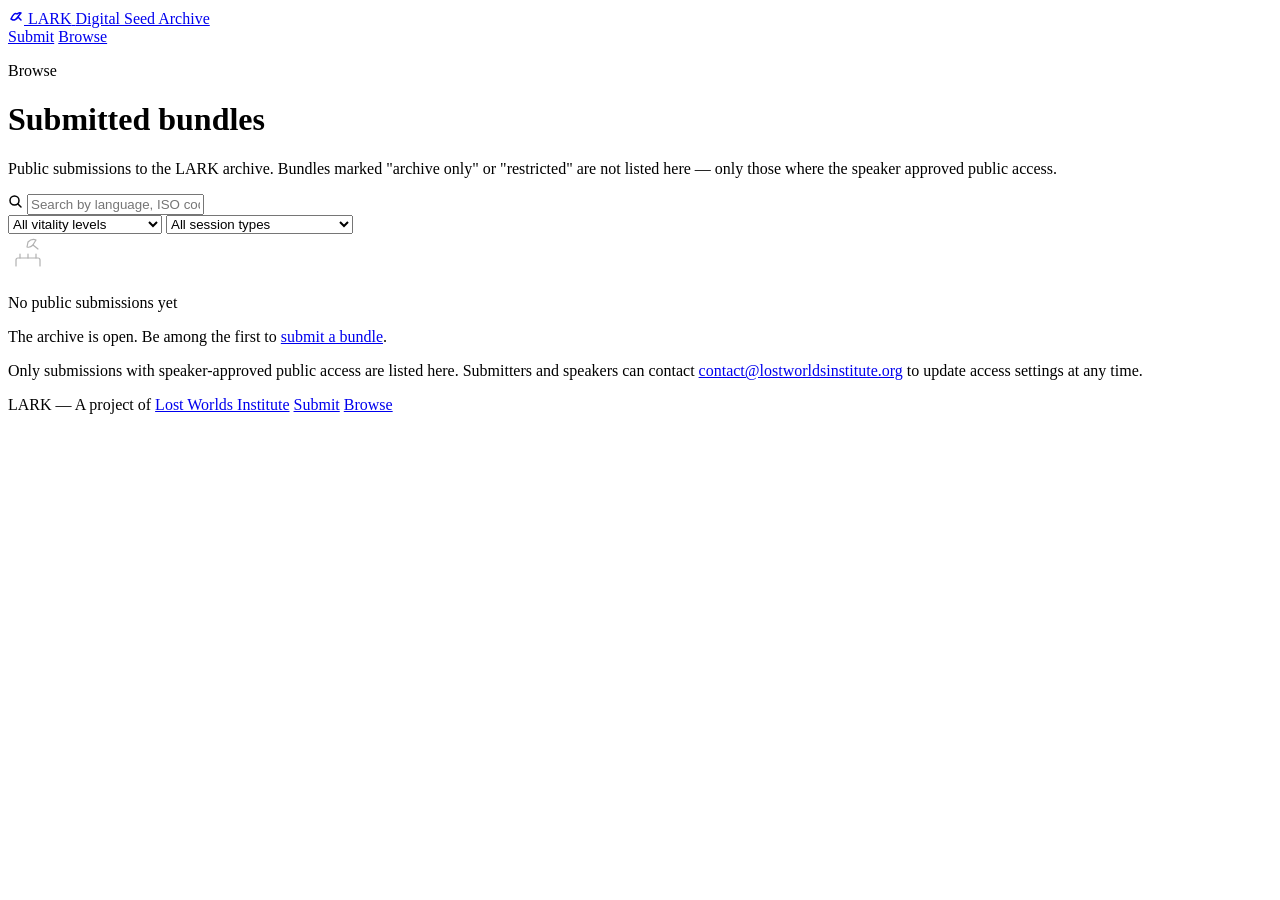
==== archive.html @ 2a794642 "Add files via upload" ====
<!DOCTYPE html>
<html lang="en">
<head>
  <meta charset="UTF-8">
  <meta name="viewport" content="width=device-width, initial-scale=1.0">
  <title>Browse Submissions · LARK Digital Seed Archive</title>
  <meta name="description" content="Browse publicly available language documentation bundles submitted to the LARK archive.">
  <link rel="preconnect" href="https://fonts.googleapis.com">
  <link href="https://fonts.googleapis.com/css2?family=Playfair+Display:ital,wght@0,400;0,700;1,400&family=DM+Mono:wght@300;400&family=Libre+Franklin:wght@300;400;500&display=swap" rel="stylesheet">
  <link rel="stylesheet" href="css/style.css">
</head>
<body>

  <header class="site-header">
    <div class="header-inner">
      <a href="index.html" class="logo">
        <span class="logo-mark">
          <svg width="16" height="16" viewBox="0 0 16 16" fill="none" stroke="currentColor" stroke-width="1.5" stroke-linecap="round" stroke-linejoin="round">
            <path d="M3 11 Q6 4 9 6 Q11 4 13 5 Q11 7 10 9 Q8 12 5 12 Z"/>
            <path d="M10 9 L13 12"/>
          </svg>
        </span>
        <span class="logo-text">LARK</span>
        <span class="logo-sub">Digital Seed Archive</span>
      </a>
      <nav class="site-nav">
        <a href="index.html" class="nav-link">Submit</a>
        <a href="archive.html" class="nav-link active">Browse</a>
      </nav>
    </div>
  </header>

  <main>
    <div class="page-intro">
      <div class="page-intro-inner">
        <p class="page-label">Browse</p>
        <h1 class="page-title">Submitted bundles</h1>
        <p class="page-desc">Public submissions to the LARK archive. Bundles marked "archive only" or "restricted" are not listed here — only those where the speaker approved public access.</p>
      </div>
    </div>

    <div class="archive-shell">

      <div class="archive-toolbar">
        <div class="search-wrap">
          <svg class="search-icon" width="15" height="15" viewBox="0 0 15 15" fill="none" stroke="currentColor" stroke-width="1.5" stroke-linecap="round">
            <circle cx="6.5" cy="6.5" r="4.5"/>
            <path d="M10 10l3 3"/>
          </svg>
          <input type="text" id="archive-search" class="search-input" placeholder="Search by language, ISO code, or submitter…">
        </div>
        <div class="filter-wrap">
          <select id="vitality-filter" class="filter-select">
            <option value="">All vitality levels</option>
            <option value="Safe">Safe</option>
            <option value="Vulnerable">Vulnerable</option>
            <option value="Definitely Endangered">Definitely Endangered</option>
            <option value="Severely Endangered">Severely Endangered</option>
            <option value="Critically Endangered">Critically Endangered</option>
          </select>
          <select id="type-filter" class="filter-select">
            <option value="">All session types</option>
            <option value="SEP">SEP — Story Elicitation</option>
            <option value="APM">APM — Apprentice Session</option>
            <option value="INT">INT — Interview</option>
            <option value="EVT">EVT — Community Event</option>
          </select>
        </div>
      </div>

      <!-- Empty state (shown when archive is new) -->
      <div class="empty-state" id="empty-state">
        <svg width="40" height="40" viewBox="0 0 40 40" fill="none" stroke="currentColor" stroke-width="1.2" stroke-linecap="round" stroke-linejoin="round" opacity="0.3">
          <path d="M20 8 Q24 4 28 6 Q26 9 25 11 Q22 14 19 13 Z"/>
          <path d="M25 11 L30 15"/>
          <path d="M8 32v-6a2 2 0 012-2h20a2 2 0 012 2v6"/>
          <path d="M12 24v-4M20 24v-4M28 24v-4"/>
        </svg>
        <p class="empty-title">No public submissions yet</p>
        <p class="empty-desc">The archive is open. Be among the first to <a href="index.html">submit a bundle</a>.</p>
      </div>

      <!-- Archive grid (populated by JS / future backend) -->
      <div class="archive-grid" id="archive-grid"></div>

      <div class="archive-note">
        <p>Only submissions with speaker-approved public access are listed here. Submitters and speakers can contact <a href="mailto:contact@lostworldsinstitute.org">contact@lostworldsinstitute.org</a> to update access settings at any time.</p>
      </div>

    </div>
  </main>

  <footer class="site-footer">
    <div class="footer-inner">
      <span class="footer-logo">LARK</span>
      <span class="footer-sep">—</span>
      <span class="footer-org">A project of <a href="mailto:contact@lostworldsinstitute.org">Lost Worlds Institute</a></span>
      <span class="footer-spacer"></span>
      <a href="index.html" class="footer-link">Submit</a>
      <a href="archive.html" class="footer-link">Browse</a>
    </div>
  </footer>

  <script src="js/main.js"></script>
  <script src="js/archive.js"></script>
</body>
</html>
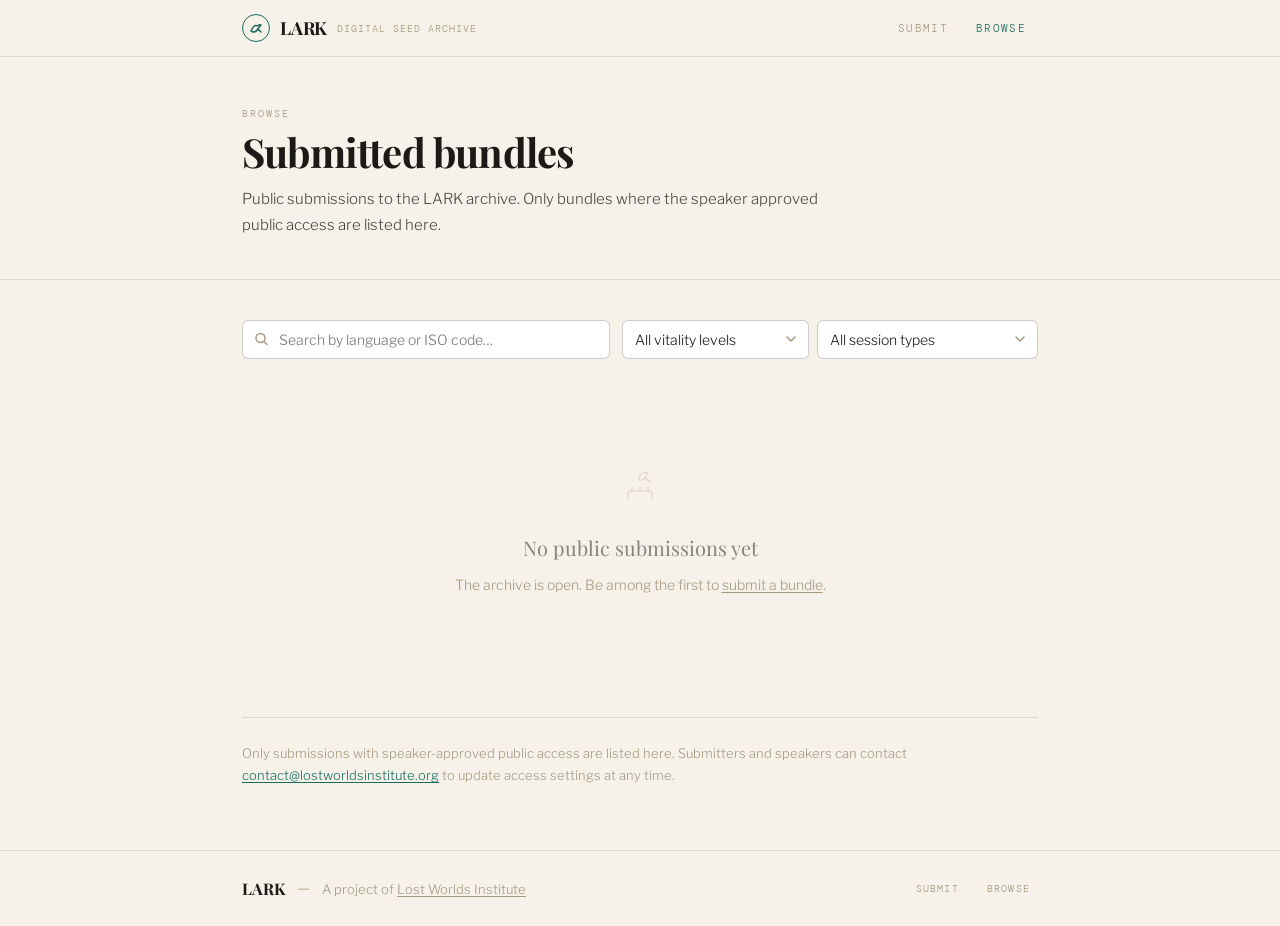
==== commit e854e8fc: "Add files via upload" ====
--- a/archive.html
+++ b/archive.html
@@ -1,107 +1,259 @@
 <!DOCTYPE html>
 <html lang="en">
 <head>
-  <meta charset="UTF-8">
-  <meta name="viewport" content="width=device-width, initial-scale=1.0">
-  <title>Browse Submissions · LARK Digital Seed Archive</title>
-  <meta name="description" content="Browse publicly available language documentation bundles submitted to the LARK archive.">
-  <link rel="preconnect" href="https://fonts.googleapis.com">
-  <link href="https://fonts.googleapis.com/css2?family=Playfair+Display:ital,wght@0,400;0,700;1,400&family=DM+Mono:wght@300;400&family=Libre+Franklin:wght@300;400;500&display=swap" rel="stylesheet">
-  <link rel="stylesheet" href="css/style.css">
+<meta charset="UTF-8">
+<meta name="viewport" content="width=device-width, initial-scale=1.0">
+<title>Browse · LARK Digital Seed Archive</title>
+<meta name="description" content="Browse publicly available language documentation bundles submitted to the LARK archive.">
+<link rel="preconnect" href="https://fonts.googleapis.com">
+<link href="https://fonts.googleapis.com/css2?family=Playfair+Display:ital,wght@0,400;0,700;1,400&family=DM+Mono:wght@300;400&family=Libre+Franklin:wght@300;400;500&display=swap" rel="stylesheet">
+<style>
+*,*::before,*::after{box-sizing:border-box;margin:0;padding:0}
+html{scroll-behavior:smooth;-webkit-text-size-adjust:100%}
+:root{
+  --ink:#1c1a17;--paper:#f6f2ea;--surface:#eee9de;--surface2:#e6e0d3;
+  --warm-mid:#a89880;--border:rgba(28,26,23,0.12);--border2:rgba(28,26,23,0.22);
+  --teal:#1a6b5e;--teal-light:#d0e8e4;--amber:#8a5e0a;--amber-light:#f0e4c8;
+  --red:#a02a20;
+  --serif:'Playfair Display',Georgia,serif;
+  --sans:'Libre Franklin',system-ui,sans-serif;
+  --mono:'DM Mono','Courier New',monospace;
+  --radius:6px;--radius-lg:10px;--max-w:860px;--t:0.18s ease
+}
+body{background:var(--paper);color:var(--ink);font-family:var(--sans);font-weight:300;font-size:15px;line-height:1.7;min-height:100vh;display:flex;flex-direction:column}
+a{color:var(--teal);text-decoration:underline;text-underline-offset:2px}
+a:hover{text-decoration:none}
+
+/* HEADER */
+.site-header{border-bottom:1px solid var(--border);background:var(--paper);position:sticky;top:0;z-index:100}
+.header-inner{max-width:var(--max-w);margin:0 auto;padding:0 32px;height:56px;display:flex;align-items:center;gap:24px}
+.logo{display:flex;align-items:center;gap:10px;text-decoration:none;flex-shrink:0}
+.logo-mark{width:28px;height:28px;border:1.5px solid var(--teal);border-radius:50%;display:flex;align-items:center;justify-content:center;color:var(--teal);flex-shrink:0}
+.logo-text{font-family:var(--serif);font-size:18px;font-weight:700;color:var(--ink);letter-spacing:-0.01em}
+.logo-sub{font-family:var(--mono);font-size:10px;letter-spacing:0.1em;color:var(--warm-mid);text-transform:uppercase}
+.site-nav{margin-left:auto;display:flex;gap:4px}
+.nav-link{font-family:var(--mono);font-size:11px;letter-spacing:0.12em;text-transform:uppercase;color:var(--warm-mid);text-decoration:none;padding:6px 12px;border-radius:var(--radius);transition:color var(--t),background var(--t)}
+.nav-link:hover{color:var(--ink);background:var(--surface)}
+.nav-link.active{color:var(--teal)}
+
+/* PAGE INTRO */
+.page-intro{border-bottom:1px solid var(--border);padding:48px 0 40px}
+.page-intro-inner{max-width:var(--max-w);margin:0 auto;padding:0 32px}
+.page-label{font-family:var(--mono);font-size:10px;letter-spacing:0.2em;text-transform:uppercase;color:var(--warm-mid);margin-bottom:8px}
+.page-title{font-family:var(--serif);font-size:clamp(28px,4vw,40px);font-weight:700;line-height:1.1;letter-spacing:-0.02em;margin-bottom:12px}
+.page-desc{font-size:15px;color:#4a4540;max-width:600px;line-height:1.75}
+
+/* ARCHIVE SHELL */
+.archive-shell{max-width:var(--max-w);margin:0 auto;padding:40px 32px 64px;flex:1}
+
+/* TOOLBAR */
+.archive-toolbar{display:flex;gap:12px;margin-bottom:28px;flex-wrap:wrap}
+.search-wrap{flex:1;min-width:200px;position:relative}
+.search-icon{position:absolute;left:12px;top:50%;transform:translateY(-50%);color:var(--warm-mid);pointer-events:none}
+.search-input{padding-left:36px;font-family:var(--sans);font-size:14px;font-weight:300;color:var(--ink);background:white;border:1px solid var(--border2);border-radius:var(--radius);padding-left:36px;padding-top:10px;padding-bottom:10px;outline:none;transition:border-color var(--t),box-shadow var(--t);width:100%;-webkit-appearance:none;appearance:none}
+.search-input:focus{border-color:var(--teal);box-shadow:0 0 0 3px rgba(26,107,94,0.1)}
+.filter-wrap{display:flex;gap:8px}
+.filter-select{font-family:var(--sans);font-size:14px;font-weight:300;color:var(--ink);background:white;border:1px solid var(--border2);border-radius:var(--radius);padding:10px 32px 10px 12px;outline:none;transition:border-color var(--t);min-width:160px;cursor:pointer;-webkit-appearance:none;appearance:none;background-image:url("data:image/svg+xml,%3Csvg width='10' height='6' viewBox='0 0 10 6' fill='none' xmlns='http://www.w3.org/2000/svg'%3E%3Cpath d='M1 1l4 4 4-4' stroke='%23a89880' stroke-width='1.5' stroke-linecap='round' stroke-linejoin='round'/%3E%3C/svg%3E");background-repeat:no-repeat;background-position:right 12px center}
+.filter-select:focus{border-color:var(--teal)}
+
+/* ARCHIVE GRID */
+.archive-grid{display:grid;grid-template-columns:repeat(auto-fill,minmax(280px,1fr));gap:12px}
+.archive-card{background:white;border:1px solid var(--border);border-radius:var(--radius-lg);padding:20px;transition:border-color var(--t)}
+.archive-card:hover{border-color:var(--border2)}
+.archive-card-lang{font-family:var(--serif);font-size:18px;font-weight:700;margin-bottom:4px}
+.archive-card-meta{display:flex;align-items:center;gap:8px;margin-bottom:12px;flex-wrap:wrap}
+.iso-badge{font-family:var(--mono);font-size:9px;letter-spacing:0.12em;text-transform:uppercase;background:var(--teal-light);color:var(--teal);padding:2px 8px;border-radius:3px}
+.vitality-badge{font-family:var(--mono);font-size:9px;letter-spacing:0.08em;text-transform:uppercase;color:var(--warm-mid)}
+.vitality-badge.critical{color:var(--red)}
+.vitality-badge.severe{color:#a06020}
+.archive-card-detail{font-size:12px;color:#4a4540;line-height:1.6}
+.archive-card-footer{margin-top:12px;padding-top:12px;border-top:1px solid var(--border);display:flex;justify-content:space-between;align-items:center}
+.archive-card-type{font-family:var(--mono);font-size:9px;letter-spacing:0.1em;text-transform:uppercase;color:var(--warm-mid)}
+.archive-card-date{font-family:var(--mono);font-size:10px;color:var(--warm-mid)}
+
+/* EMPTY STATE */
+.empty-state{text-align:center;padding:80px 24px;color:var(--warm-mid)}
+.empty-title{font-family:var(--serif);font-size:20px;color:var(--ink);margin:16px 0 8px;opacity:0.5}
+.empty-desc{font-size:14px;color:var(--warm-mid)}
+.empty-desc a{color:var(--warm-mid)}
+
+/* ARCHIVE NOTE */
+.archive-note{margin-top:40px;padding-top:24px;border-top:1px solid var(--border);font-size:13px;color:var(--warm-mid);line-height:1.7}
+
+/* FOOTER */
+.site-footer{border-top:1px solid var(--border);background:var(--paper);margin-top:auto}
+.footer-inner{max-width:var(--max-w);margin:0 auto;padding:24px 32px;display:flex;align-items:center;gap:12px;flex-wrap:wrap}
+.footer-logo{font-family:var(--serif);font-size:16px;font-weight:700}
+.footer-sep{color:var(--warm-mid)}
+.footer-org{font-size:13px;color:var(--warm-mid)}
+.footer-org a{color:var(--warm-mid)}
+.footer-spacer{flex:1}
+.footer-link{font-family:var(--mono);font-size:10px;letter-spacing:0.12em;text-transform:uppercase;color:var(--warm-mid);text-decoration:none;padding:4px 8px}
+.footer-link:hover{color:var(--ink)}
+
+/* RESPONSIVE */
+@media(max-width:640px){
+  .header-inner{padding:0 16px}
+  .logo-sub{display:none}
+  .page-intro-inner{padding:0 16px}
+  .page-intro{padding:32px 0 28px}
+  .archive-shell{padding:32px 16px 48px}
+  .archive-grid{grid-template-columns:1fr}
+  .filter-wrap{flex-direction:column;width:100%}
+  .filter-select{min-width:0}
+  .archive-toolbar{flex-direction:column}
+}
+</style>
 </head>
 <body>
 
-  <header class="site-header">
-    <div class="header-inner">
-      <a href="index.html" class="logo">
-        <span class="logo-mark">
-          <svg width="16" height="16" viewBox="0 0 16 16" fill="none" stroke="currentColor" stroke-width="1.5" stroke-linecap="round" stroke-linejoin="round">
-            <path d="M3 11 Q6 4 9 6 Q11 4 13 5 Q11 7 10 9 Q8 12 5 12 Z"/>
-            <path d="M10 9 L13 12"/>
-          </svg>
-        </span>
-        <span class="logo-text">LARK</span>
-        <span class="logo-sub">Digital Seed Archive</span>
-      </a>
-      <nav class="site-nav">
-        <a href="index.html" class="nav-link">Submit</a>
-        <a href="archive.html" class="nav-link active">Browse</a>
-      </nav>
-    </div>
-  </header>
-
-  <main>
-    <div class="page-intro">
-      <div class="page-intro-inner">
-        <p class="page-label">Browse</p>
-        <h1 class="page-title">Submitted bundles</h1>
-        <p class="page-desc">Public submissions to the LARK archive. Bundles marked "archive only" or "restricted" are not listed here — only those where the speaker approved public access.</p>
+<header class="site-header">
+  <div class="header-inner">
+    <a href="index.html" class="logo">
+      <span class="logo-mark">
+        <svg width="16" height="16" viewBox="0 0 16 16" fill="none" stroke="currentColor" stroke-width="1.5" stroke-linecap="round" stroke-linejoin="round">
+          <path d="M3 11 Q6 4 9 6 Q11 4 13 5 Q11 7 10 9 Q8 12 5 12 Z"/>
+          <path d="M10 9 L13 12"/>
+        </svg>
+      </span>
+      <span class="logo-text">LARK</span>
+      <span class="logo-sub">Digital Seed Archive</span>
+    </a>
+    <nav class="site-nav">
+      <a href="index.html" class="nav-link">Submit</a>
+      <a href="archive.html" class="nav-link active">Browse</a>
+    </nav>
+  </div>
+</header>
+
+<main>
+  <div class="page-intro">
+    <div class="page-intro-inner">
+      <p class="page-label">Browse</p>
+      <h1 class="page-title">Submitted bundles</h1>
+      <p class="page-desc">Public submissions to the LARK archive. Only bundles where the speaker approved public access are listed here.</p>
+    </div>
+  </div>
+
+  <div class="archive-shell">
+
+    <div class="archive-toolbar">
+      <div class="search-wrap">
+        <svg class="search-icon" width="15" height="15" viewBox="0 0 15 15" fill="none" stroke="currentColor" stroke-width="1.5" stroke-linecap="round">
+          <circle cx="6.5" cy="6.5" r="4.5"/><path d="M10 10l3 3"/>
+        </svg>
+        <input type="text" id="archive-search" class="search-input" placeholder="Search by language or ISO code…">
       </div>
-    </div>
-
-    <div class="archive-shell">
-
-      <div class="archive-toolbar">
-        <div class="search-wrap">
-          <svg class="search-icon" width="15" height="15" viewBox="0 0 15 15" fill="none" stroke="currentColor" stroke-width="1.5" stroke-linecap="round">
-            <circle cx="6.5" cy="6.5" r="4.5"/>
-            <path d="M10 10l3 3"/>
-          </svg>
-          <input type="text" id="archive-search" class="search-input" placeholder="Search by language, ISO code, or submitter…">
-        </div>
-        <div class="filter-wrap">
-          <select id="vitality-filter" class="filter-select">
-            <option value="">All vitality levels</option>
-            <option value="Safe">Safe</option>
-            <option value="Vulnerable">Vulnerable</option>
-            <option value="Definitely Endangered">Definitely Endangered</option>
-            <option value="Severely Endangered">Severely Endangered</option>
-            <option value="Critically Endangered">Critically Endangered</option>
-          </select>
-          <select id="type-filter" class="filter-select">
-            <option value="">All session types</option>
-            <option value="SEP">SEP — Story Elicitation</option>
-            <option value="APM">APM — Apprentice Session</option>
-            <option value="INT">INT — Interview</option>
-            <option value="EVT">EVT — Community Event</option>
-          </select>
-        </div>
+      <div class="filter-wrap">
+        <select id="vitality-filter" class="filter-select">
+          <option value="">All vitality levels</option>
+          <option>Safe</option><option>Vulnerable</option>
+          <option>Definitely Endangered</option>
+          <option>Severely Endangered</option>
+          <option>Critically Endangered</option>
+        </select>
+        <select id="type-filter" class="filter-select">
+          <option value="">All session types</option>
+          <option value="SEP">SEP — Story Elicitation</option>
+          <option value="APM">APM — Apprentice Session</option>
+          <option value="INT">INT — Interview</option>
+          <option value="EVT">EVT — Community Event</option>
+        </select>
       </div>
-
-      <!-- Empty state (shown when archive is new) -->
-      <div class="empty-state" id="empty-state">
-        <svg width="40" height="40" viewBox="0 0 40 40" fill="none" stroke="currentColor" stroke-width="1.2" stroke-linecap="round" stroke-linejoin="round" opacity="0.3">
-          <path d="M20 8 Q24 4 28 6 Q26 9 25 11 Q22 14 19 13 Z"/>
-          <path d="M25 11 L30 15"/>
-          <path d="M8 32v-6a2 2 0 012-2h20a2 2 0 012 2v6"/>
-          <path d="M12 24v-4M20 24v-4M28 24v-4"/>
-        </svg>
-        <p class="empty-title">No public submissions yet</p>
-        <p class="empty-desc">The archive is open. Be among the first to <a href="index.html">submit a bundle</a>.</p>
-      </div>
-
-      <!-- Archive grid (populated by JS / future backend) -->
-      <div class="archive-grid" id="archive-grid"></div>
-
-      <div class="archive-note">
-        <p>Only submissions with speaker-approved public access are listed here. Submitters and speakers can contact <a href="mailto:contact@lostworldsinstitute.org">contact@lostworldsinstitute.org</a> to update access settings at any time.</p>
-      </div>
-
-    </div>
-  </main>
-
-  <footer class="site-footer">
-    <div class="footer-inner">
-      <span class="footer-logo">LARK</span>
-      <span class="footer-sep">—</span>
-      <span class="footer-org">A project of <a href="mailto:contact@lostworldsinstitute.org">Lost Worlds Institute</a></span>
-      <span class="footer-spacer"></span>
-      <a href="index.html" class="footer-link">Submit</a>
-      <a href="archive.html" class="footer-link">Browse</a>
-    </div>
-  </footer>
-
-  <script src="js/main.js"></script>
-  <script src="js/archive.js"></script>
+    </div>
+
+    <div class="empty-state" id="empty-state">
+      <svg width="40" height="40" viewBox="0 0 40 40" fill="none" stroke="currentColor" stroke-width="1.2" stroke-linecap="round" stroke-linejoin="round" opacity="0.3">
+        <path d="M20 8 Q24 4 28 6 Q26 9 25 11 Q22 14 19 13 Z"/>
+        <path d="M25 11 L30 15"/>
+        <path d="M8 32v-6a2 2 0 012-2h20a2 2 0 012 2v6"/>
+        <path d="M12 24v-4M20 24v-4M28 24v-4"/>
+      </svg>
+      <p class="empty-title">No public submissions yet</p>
+      <p class="empty-desc">The archive is open. Be among the first to <a href="index.html">submit a bundle</a>.</p>
+    </div>
+
+    <div class="archive-grid" id="archive-grid"></div>
+
+    <div class="archive-note">
+      Only submissions with speaker-approved public access are listed here. Submitters and speakers can contact <a href="mailto:contact@lostworldsinstitute.org">contact@lostworldsinstitute.org</a> to update access settings at any time.
+    </div>
+
+  </div>
+</main>
+
+<footer class="site-footer">
+  <div class="footer-inner">
+    <span class="footer-logo">LARK</span>
+    <span class="footer-sep">—</span>
+    <span class="footer-org">A project of <a href="mailto:contact@lostworldsinstitute.org">Lost Worlds Institute</a></span>
+    <span class="footer-spacer"></span>
+    <a href="index.html" class="footer-link">Submit</a>
+    <a href="archive.html" class="footer-link">Browse</a>
+  </div>
+</footer>
+
+<script>
+// ── To add public submissions, add objects to this array:
+// { lang:'Navajo', iso:'nav', vitality:'Definitely Endangered',
+//   type:'SEP', date:'2025-03-14', detail:'Description of session.' }
+var submissions = [];
+
+var filtered = submissions.slice();
+
+function applyFilters() {
+  var q = (document.getElementById('archive-search').value || '').toLowerCase();
+  var vit = document.getElementById('vitality-filter').value;
+  var typ = document.getElementById('type-filter').value;
+  filtered = submissions.filter(function(s) {
+    return (!q || s.lang.toLowerCase().includes(q) || s.iso.toLowerCase().includes(q))
+        && (!vit || s.vitality === vit)
+        && (!typ || s.type === typ);
+  });
+  renderGrid();
+}
+
+function renderGrid() {
+  var grid  = document.getElementById('archive-grid');
+  var empty = document.getElementById('empty-state');
+  grid.innerHTML = '';
+  if (filtered.length === 0) { empty.style.display = 'block'; return; }
+  empty.style.display = 'none';
+  filtered.forEach(function(s) {
+    var vClass = s.vitality === 'Critically Endangered' ? 'critical' : s.vitality === 'Severely Endangered' ? 'severe' : '';
+    var card = document.createElement('div');
+    card.className = 'archive-card';
+    card.innerHTML =
+      '<div class="archive-card-lang">'+esc(s.lang)+'</div>'+
+      '<div class="archive-card-meta">'+
+        '<span class="iso-badge">'+esc(s.iso)+'</span>'+
+        (s.vitality?'<span class="vitality-badge '+vClass+'">'+esc(s.vitality)+'</span>':'')+
+      '</div>'+
+      (s.detail?'<div class="archive-card-detail">'+esc(s.detail)+'</div>':'')+
+      '<div class="archive-card-footer">'+
+        '<span class="archive-card-type">'+esc(s.type||'')+'</span>'+
+        '<span class="archive-card-date">'+fmtDate(s.date)+'</span>'+
+      '</div>';
+    grid.appendChild(card);
+  });
+}
+
+function fmtDate(d) {
+  if (!d) return '';
+  var dt = new Date(d+'T00:00:00');
+  return dt.toLocaleDateString('en-US',{year:'numeric',month:'short',day:'numeric'});
+}
+
+function esc(s) {
+  if (!s) return '';
+  return String(s).replace(/&/g,'&amp;').replace(/</g,'&lt;').replace(/>/g,'&gt;').replace(/"/g,'&quot;');
+}
+
+document.getElementById('archive-search').addEventListener('input', applyFilters);
+document.getElementById('vitality-filter').addEventListener('change', applyFilters);
+document.getElementById('type-filter').addEventListener('change', applyFilters);
+
+renderGrid();
+</script>
 </body>
 </html>
